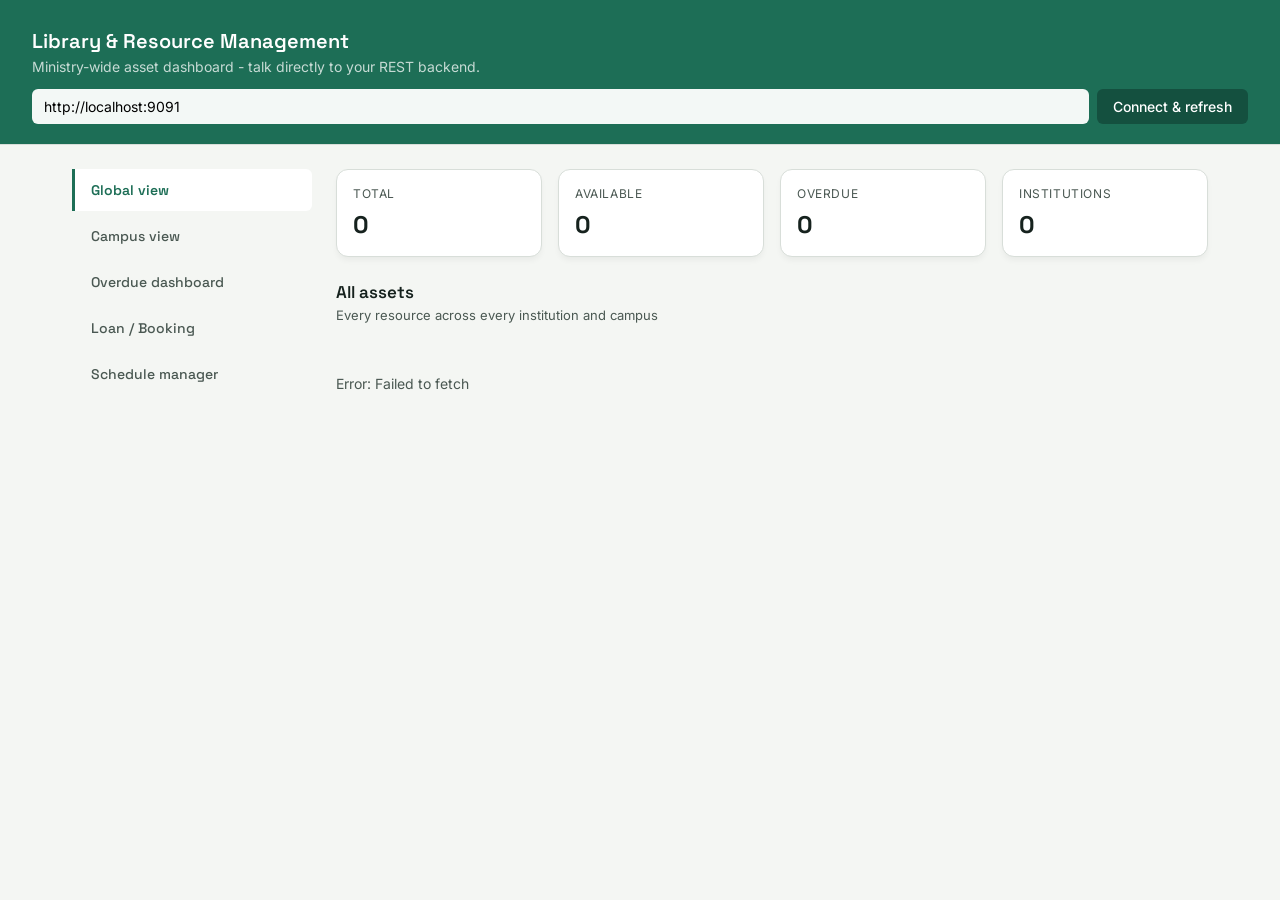
==== Assignment-1/libraryClient/index.html @ 2c422cc2 "Add web dashboard for bonus marks" ====
<!DOCTYPE html>
<html lang="en">
<head>
    <meta charset="UTF-8">
    <meta name="viewport" content="width=device-width, initial-scale=1.0">
    <title>Library &amp; Resource Management - Dashboard</title>
    <link rel="preconnect" href="https://fonts.googleapis.com">
    <link href="https://fonts.googleapis.com/css2?family=Space+Grotesk:wght@500;600&family=Inter:wght@400;500;600&display=swap" rel="stylesheet">
    <link rel="stylesheet" href="style.css">
</head>

<body>

    <header>
        <h1>Library &amp; Resource Management</h1>
        <p>Ministry-wide asset dashboard - talk directly to your REST backend.</p>
        <div class="conn-row">
            <input id="baseUrl" type="text" value="http://localhost:9091" placeholder="Backend base URL">
            <button id="refreshBtn">Connect &amp; refresh</button>
        </div>
    </header>

<!-- ============================================================
     NAVIGATION
     - Each .tab has a data-tab="xyz" attribute.
     - JS reads that attribute and shows the matching #panel-xyz.
     ============================================================ -->
    <div class="layout">
        <!-- SIDEBAR NAVIGATION-->
        <aside class="sidebar">
            <div class="tab active" data-tab="global">Global view</div>
            <div class="tab" data-tab="campus">Campus view</div>
            <div class="tab" data-tab="overdue">Overdue dashboard</div>
            <div class="tab" data-tab="loan">Loan / Booking</div>
            <div class="tab" data-tab="schedule">Schedule manager</div>
        </aside>

        <!-- MAIN CONTENT -->
        <section class="content">
            <!-- STAT CARD -->
            <div class="stat-grid">
                <article class="stat-card">
                    <span>Total</span>
                    <strong id="total-assets">0</strong>
                </article>
                <article class="stat-card">
                    <span>Available</span>
                    <strong id="available-assets">0</strong>
                </article>
                <article class="stat-card">
                    <span>Overdue</span>
                    <strong id="overdue-assets">0</strong>
                </article>
                <article class="stat-card">
                    <span>Institutions</span>
                    <strong id="institution-count">0</strong>
                </article>
            </div>

            <!--=======PANEL 1. GLOBAL VIEW=======-->
            <section class="panel active" id="panel-global">
                <h2>All assets</h2>
                <p class="sub">Every resource across every institution and campus</p>
                <div id="global-list" class="card-list">
                    <p class="empty">Click "Connect &amp; refresh" to load assets.</p>
                </div>
            </section>

            <!--=======PANEL 2. CAMPUS VIEW=======-->
            <section class="panel" id="panel-campus">
                <h2>Filter by institution / site</h2>
                <p class="sub">Narrow the list to one campus or institution</p>
                <div class="filters">
                    <input id="campus-institution" placeholder="Institution ID (e.g NUST)">
                    <input id="campus-site" placeholder="Site (e.g Main Campus) - optional">
                    <button id="campus-filter-btn">Filter</button>
                </div>
                <div id="campus-list" class="card-list">
                    <p class="empty">Enter an institution and filter.</p>
                </div>
            </section>

            <!--=======PANEL 3. OVERDUE DASHBOARD=======-->
            <section class="panel" id="panel-overdue">
                <h2>Overdue items</h2>
                <p class="sub">Assets past their schedule due date.</p>
                <div id="overdue-list" class="card-list">
                    <p class="empty">Click "Connect &amp; refresh" to check.</p>
                </div>
            </section>

            <!--=======PANEL 4. LOAN/ RETURN=======-->
            <section class="panel" id="panel-loan">
                <h2>Loan / Return an asset</h2>
                <p class="sub">Loan an available asset, or return one that's currently on loan.</p>

                <div class="two-col">
                    <!-- Loan form -->
                    <form id="loan-form" class="stack">
                        <h3>Loan an asset</h3>
                        <label>Asset tag
                            <input id="loan-tag" required placeholder="e.g NUST-LIB-3DP-001">
                        </label>
                        <label>Due date
                            <input id="loan-due" type="date" required>
                        </label>
                        <button type="submit">Loan asset</button>
                        <div id="loan-msg" class="status-msg"></div>
                    </form>

                    <!-- Return form -->

                    <form id="return-form" class="stack">
                        <h3>Return an asset</h3>
                        <label>Asset tag
                            <input id="return-tag" required placeholder="e.g. NUST-LIB-3DP-001">
                        </label>
                        <label>Schedule ID of the loan
                            <input id="return-schedule" required placeholder="e.g. SCH-...">
                        </label>
                        <button type="submit">Return asset</button>
                        <div id="return-msg" class="status-msg"></div>
                    </form>
                </div>
            </section>

            <!--=======PANEL 5. SCHEDULE MANAGER=======-->
            <section class="panel" id="panel-schedule">
                <h2>Add a servicing schedule</h2>
                <p class="sub">Creates a new schedule entry on an asset.</p>
                <form id="schedule-form" class="stack">
                    <label>Asset tag
                        <input id="sched-tag" required placeholder="e.g. NUST-LIB-3DP-001">
                    </label>
                    <label>Type
                        <select id="sched-type">
                            <option value="MAINTENANCE">MAINTENANCE</option>
                            <option value="ROUTINE_SERVICE">ROUTINE_SERVICE</option>
                            <option value="BOOKING">BOOKING</option>
                        </select>
                    </label>
                    <label>Start time
                        <input id="sched-start" type="datetime-local" required>
                    </label>
                    <label>Due date
                        <input id="sched-due" type="datetime-local" required>
                    </label>
                    <label>Description
                        <textarea id="sched-desc" rows="3" placeholder="e.g. Quarterly calibration"></textarea>
                    </label>
                    <button type="submit">Add schedule</button>
                    <div id="sched-msg" class="status-msg"></div>
                </form>
            </section>

        </section>
    </div>
    
    <!--The script tag is at the bottom so the DOM is fully built
     before the JS runs and tries to query for elements. -->
     <script src="app.js"></script>

</body>
</html>
---- Assignment-1/libraryClient/style.css ----
/*======================================================
DESIGN TOKENS
========================================================*/

:root{
    --ink: #16221e;
    --ink-soft: #4a5852;
    --paper: #f4f6f3;
    --card: #ffffff;
    --line:#d8ded9;
    --accent: #1d6e56;
    --accent-dark:#14503f;
    --available: #1d6e56;
    --available-bg: #e1f0ea;
    --loaned: #8a5a12;
    --loaned-bg: #f9ecd8;
    --maintenance: #99361d;
    --maintenance-bg: #fbe6de;
    --disposed: #5f5e5a;
    --disposed-bg: #ecebe6;
}

* { box-sizing: border-box;} /* makes padding not blow up width*/

body {
    margin: 0;
    font-family: 'Inter', sans-serif;
    background: var(--paper);
    color: var(--ink);
}

h1,h2,h3, .tab {font-family: 'Space Grotesk',sans-serif;}

/*----- HEADER ------*/
header {
    padding: 28px 32px 20px;
    background: var(--accent);
    color: #ffffff;
    border-bottom: 1px solid var(--line);
}

header h1 {
    font-size: 20px;
    font-weight: 600;
    margin: 0 0 4px;
}

header p {
    margin: 0;
    color: rgba(255, 255, 255, 0.75);
    font-size: 14px;
}

.conn-row {
    display: flex;
    gap: 8px;
    margin-top: 14px;
    flex-wrap: wrap;
}

.conn-row input {
    flex: 1; min-width: 200px;
    padding: 9px 12px; border: 1pvax solid var(--line);
    border-radius: 6px; font-size: 14px; font-family: inherit;
    background: rgba(255, 255, 255, 0.95)
}

/*-------- BUTTOM --------*/
button {
    font-family: 'Inter', sans-serif; font-size: 14px; font-weight: 500;
    padding: 9px 16px; border-radius: 6px; border: none; cursor: pointer;
    background: var(--accent-dark); 
    color: #ffffff; 
    transition: opacity 0.15s;
}

button:hover {
    opacity: 0.88;
}

/*-------- LAYOUT (Sidebar + Content) --------*/
.layout {
    display: grid;
    grid-template-columns: 240px 1fr; /* Sidebar fixed, content takes rest */
    gap: 24px;
    padding: 24px 32px;
    max-width: 1200px;
    margin: 0 auto;
}

.sidebar {
    display: flex;
    flex-direction: column;
    gap: 4px;
}

.tab {
    padding: 12px 16px;
    font-size: 14px;
    font-weight: 500;
    color: var(--ink-soft);
    cursor: pointer;
    border-left: 3px solid transparent; 
    border-radius: 0 6px 6px 0;
}

.tab:hover {background: rgba(0, 0, 0, 0.03); }

.tab.active {
    color: var(--accent);
    border-left-color: var(--accent);
    background: #ffffff;
    font-weight: 600;
}

/*-- STAT CARD--*/
.stat-grid {
    display: grid;
    grid-template-columns: repeat(4, 1fr);
    gap: 16px;
    margin-bottom: 24px;
}

.stat-card {
    background: #ffffff;
    border: 1px solid var(--line);
    border-radius: 12px;
    padding: 16px;
    box-shadow: 0 4px 6px -1px rgba(0, 0, 0, 0.05);
}

.stat-card span {
    display: block;
    font-size: 12px;
    text-transform: uppercase;
    letter-spacing: 0.05em;
    color: var(--ink-soft);
    margin-bottom: 8px;
}

.stat-card strong {
    display: block;
    font-size: 24px;
    font-family: 'Space Grotesk', sans-serif;
    color: var(--ink);
}

/*--------- PANELS ----------*/

/*By default every panel is hidden. The .active class shows it.*/
.panel {display: none;}
.panel.active {display: block;}
.panel h2 {
    font-size: 17px;
    font-weight: 600;
    margin: 0 0 4px;
}
.panel .sub {
    color: var(--ink-soft);
    font-size: 13px;
    margin: 0 0 18px;
}

/*--------- FILTERS ----------*/
.filters {
    display: flex;
    gap: 8px;
    margin-bottom: 18px;
    flex-wrap: wrap;
}

.filters input {
    padding: 9px 12px; border: 1px solid var(--line);
    border-radius: 6px; font-size: 14px; font-family: inherit;
    flex: 1; min-width: 160px;
}

/*--------- ASSET CARDS ----------*/
.card-list {
    display: flex;
    flex-direction: column;
    gap: 10px;
}

.asset-card {
    background: var(--card); border: 1px solid var(--line);
    border-radius: 10px; padding: 14px 16px;
    display: flex; justify-content: space-between;
    align-items: center; gap: 12px; flex-wrap: wrap;
}
.asset-card .meta {min-width: 200px;}
.asset-card .tag {font-size: 12px; color: var(--ink-soft);}
.asset-card .name {font-size: 15px; font-weight: 500; margin: 2px 0;}
.asset-card .place {font-size: 13px; color: var(--ink-soft);}

/*-------- STATUS BADGESS -----------*/
.badge {
    font-size: 12px; font-weight: 600; padding: 4px 10px;
    border-radius: 20px; white-space: nowrap;
}

.badge.available {color: var(--available); background: var(--available-bg);}
.badge.occupied {color: var(--loaned); background: var(--loaned-bg);}
.badge.loaned_out {color: var(--loaned); background: var(--loaned-bg);}
.badge.under_maintenance {color: var(--maintenance); background: var(--maintenance-bg);}
.badge.disposed {color: var(--disposed); background: var(--disposed-bg);}

/* ---------- EMPTY STATES ---------- */
.empty {color: var(--ink-soft); font-size: 14px; padding: 20px 0;}

/* ---------- FORMS ---------- */
form.stack {display: flex; flex-direction: column; gap: 12px; max-width: 420px;}
form.stack label {font-size: 13px; font-weight: 500; color: var(--ink-soft);}
form.stack input, form.stack select, form.stack textarea {
    padding: 9px; border: 1px solid var(--line);
    border-radius: 6px; font-size: 14px; font-family: inherit;
    margin-top: 4px; width: 100%;
}

/* Two-column layout for the Loan / Return panel */
.two-col {display: grid; grid-template-columns: 1fr 1fr; gap: 24px;}

/* ---------- STATUS MESSAGES ---------- */
.status-msg { font-size: 13px; margin-top: 10px;}
.status-msg.ok {color: var(--accent);}
.status-msg.err {color: var(--maintenance);}

/* ---------- RESPONSIVE ---------- */
@media (max-width: 640px) {
    header, .layout {padding-left: 16px; padding-right: 16px;}
    .asset-card {flex-direction: column; align-items: flex-start;}
    .two-col {grid-template-columns: 1fr;}
    .stat-grid {grid-template-columns: 1fr 1fr;}
}
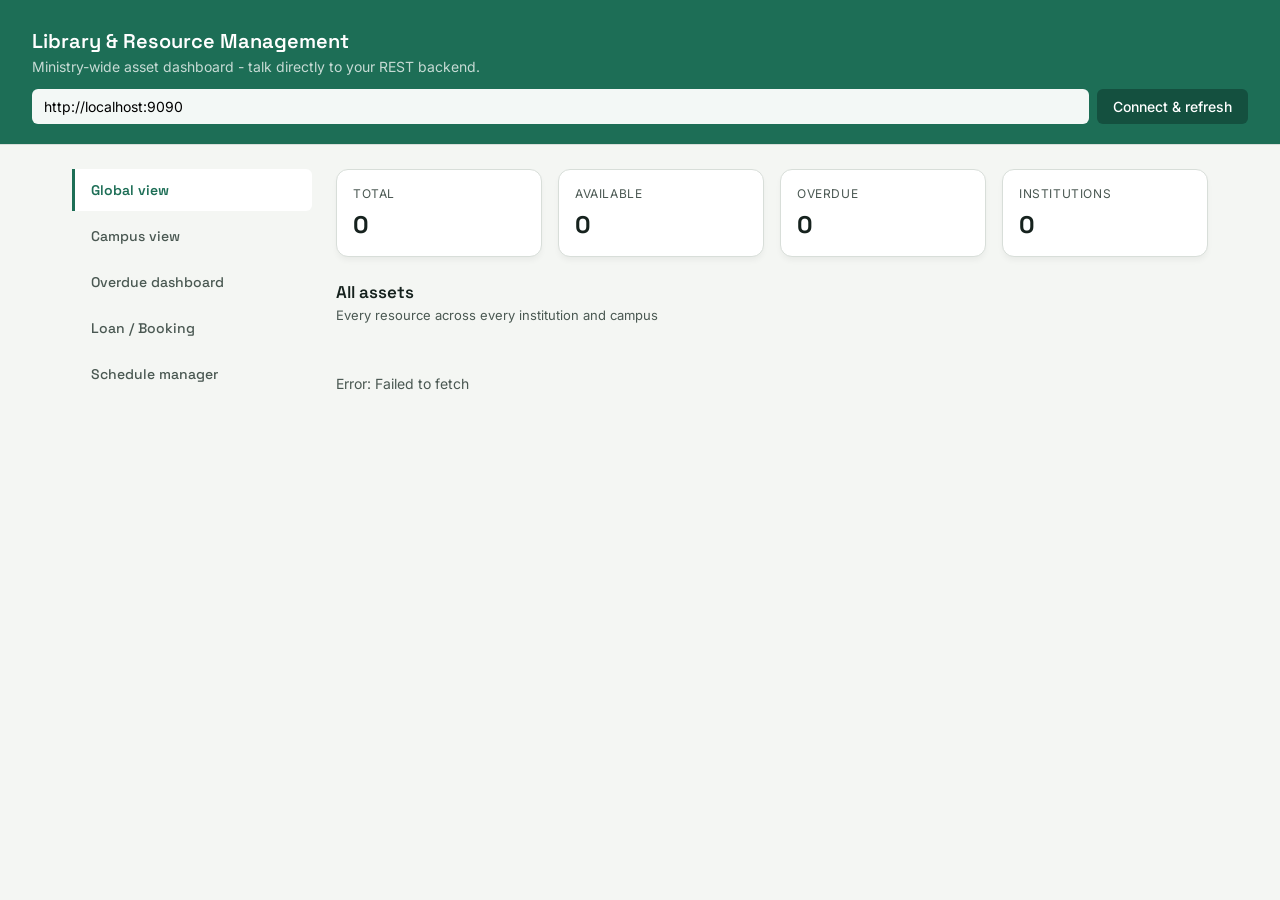
==== commit 5de77f02: "Fix CORS preflight: only send Content-Type when a body exists" ====
--- a/Assignment-1/libraryClient/index.html
+++ b/Assignment-1/libraryClient/index.html
@@ -15,7 +15,7 @@
         <h1>Library &amp; Resource Management</h1>
         <p>Ministry-wide asset dashboard - talk directly to your REST backend.</p>
         <div class="conn-row">
-            <input id="baseUrl" type="text" value="http://localhost:9091" placeholder="Backend base URL">
+            <input id="baseUrl" type="text" value="http://localhost:9090" placeholder="Backend base URL">
             <button id="refreshBtn">Connect &amp; refresh</button>
         </div>
     </header>
